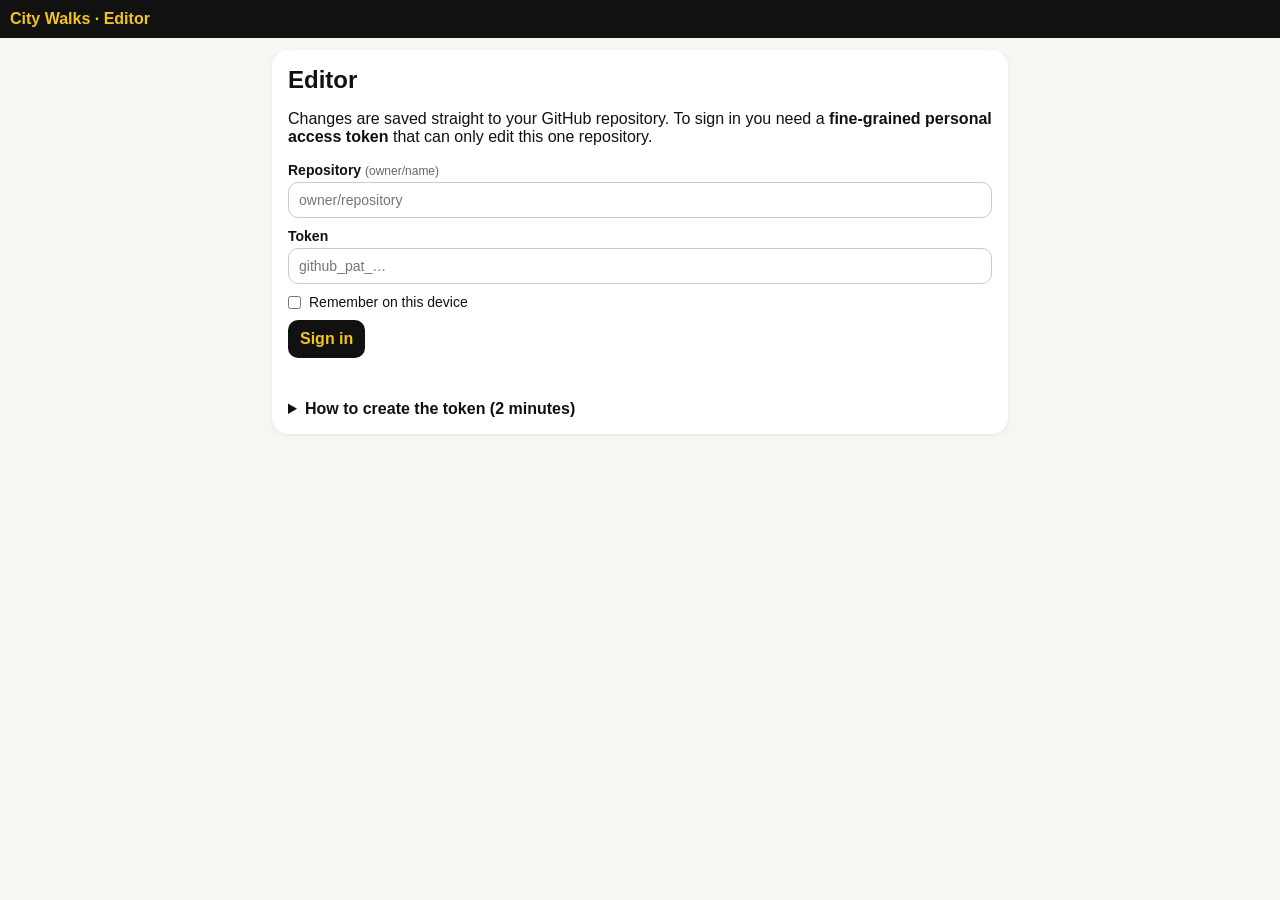
==== admin.html @ b471d6e1 "Initial commit" ====
<!DOCTYPE html>
<html lang="en">
<head>
<meta charset="utf-8">
<meta http-equiv="Content-Security-Policy" content="default-src 'none'; script-src 'self'; style-src 'self'; img-src 'self' data: https://tile.openstreetmap.org https://upload.wikimedia.org; connect-src 'self' https://api.github.com https://*.wikipedia.org https://nominatim.openstreetmap.org; font-src 'self'; manifest-src 'self'; object-src 'none'; frame-src 'none'; worker-src 'none'; base-uri 'none'; form-action 'none'">
<meta name="referrer" content="strict-origin">
<meta name="robots" content="noindex, nofollow">
<meta name="viewport" content="width=device-width, initial-scale=1, viewport-fit=cover">
<meta name="theme-color" content="#111111">
<title>City Walks · Editor</title>
<link rel="icon" href="icon.svg" type="image/svg+xml">
<link rel="stylesheet" href="leaflet.css">
<link rel="stylesheet" href="admin.css">
</head>
<body class="locked">

<header id="bar">
  <button id="btnBack" class="icon hidden" aria-label="Back">‹</button>
  <div id="barTitle">City Walks · Editor</div>
  <span id="dirty" class="hidden">unsaved</span>
  <button id="btnSignOut" class="out hidden">Sign out</button>
</header>

<!-- 1. Sign in -->
<main id="vLogin" class="view">
  <section class="card">
    <h1>Editor</h1>
    <p>Changes are saved straight to your GitHub repository. To sign in you need a <b>fine-grained personal access token</b> that can only edit this one repository.</p>
    <label>Repository <span class="small">(owner/name)</span><input id="inRepo" autocomplete="off" spellcheck="false" placeholder="owner/repository"></label>
    <label>Token<input id="inToken" type="password" autocomplete="off" spellcheck="false" placeholder="github_pat_…"></label>
    <label class="chk"><input type="checkbox" id="inRemember"> Remember on this device</label>
    <p id="rememberWarn" class="warn hidden">The token is then kept in this browser's storage, which every site under the same github.io address can read. Only use this on your own device and if you don't publish other sites with third-party scripts under this GitHub account.</p>
    <button id="btnLogin" class="primary">Sign in</button>
    <p id="loginMsg" class="msg"></p>
    <details>
      <summary>How to create the token (2 minutes)</summary>
      <ol>
        <li>Open <a href="https://github.com/settings/personal-access-tokens/new" target="_blank" rel="noopener noreferrer">GitHub → Settings → Developer settings → Fine-grained tokens → Generate new token</a>.</li>
        <li>Name: <i>City Walks editor</i>. Expiration: <b>30 days</b> or less.</li>
        <li>Repository access: <b>Only select repositories</b> → this repository.</li>
        <li>Repository permissions → <b>Contents: Read and write</b>. Nothing else.</li>
        <li>Generate, copy and paste it above. GitHub only shows it once; just make a new one when it expires.</li>
      </ol>
      <p class="small">The token never leaves your browser except to talk to api.github.com. This editor can only change <code>cities.json</code> and <code>walk-*.json</code>, never the app's code.</p>
    </details>
  </section>
</main>

<!-- 2. Cities and walks -->
<main id="vHome" class="view hidden">
  <div id="tokenInfo" class="note"></div>
  <div id="cities"></div>
  <div class="row">
    <button id="btnAddCity">＋ City</button>
    <button id="btnSaveCities" class="primary" disabled>Save list</button>
  </div>
  <p class="small">The list (cities, walk order, titles) is stored in <code>cities.json</code>. <a href="./" target="_blank" rel="noopener">Open the app ›</a></p>
</main>

<!-- 3. One walk -->
<main id="vWalk" class="view hidden">
  <div id="map"></div>
  <div class="tabs">
    <button data-tab="tStops" class="sel">Stops</button>
    <button data-tab="tGen">Generator</button>
    <button data-tab="tDetails">Details</button>
  </div>

  <section id="tStops" class="tab">
    <ol id="stopList"></ol>
    <div class="row">
      <button id="btnAddTap">＋ Tap on map</button>
      <button id="btnAddWiki">＋ Nearby Wikipedia</button>
      <button id="btnAddSearch">＋ Search</button>
    </div>
    <p class="small">Drag a pin to move a stop: it is then marked "exact position" so the app won't move it.</p>
  </section>

  <section id="tGen" class="tab hidden">
    <p class="small">A generated walk has no fixed stops: the app picks places from open data around a centre point. Drag the centre pin to move it.</p>
    <label>Type<select id="gType"><option value="">— none (hand-picked stops) —</option><option value="wikidata">Highlights from Wikidata</option><option value="osm-art">Street art from OpenStreetMap</option><option value="ods">City open data portal</option></select></label>
    <div id="gFields">
      <label>Radius (km)<input id="gRadius" type="number" min="0.1" max="3" step="0.1"></label>
      <label>Maximum number of stops<input id="gLimit" type="number" min="3" max="80" step="1"></label>
      <label class="gw">Minimum Wikipedia languages (popularity)<input id="gMin" type="number" min="0" max="100" step="1"></label>
      <label class="gw">Exclude Wikidata items <span class="small">(Q-ids, comma separated)</span><input id="gExclude" spellcheck="false"></label>
      <label class="go">Artwork types<input id="gArt" spellcheck="false" placeholder="mural, graffiti"></label>
      <label class="gd">Portal<select id="gHost"></select></label>
      <label class="gd">Dataset id<input id="gDataset" spellcheck="false"></label>
    </div>
  </section>

  <section id="tDetails" class="tab hidden">
    <label>Title<input id="wTitle" maxlength="120"></label>
    <label>Subtitle<input id="wSubtitle" maxlength="120"></label>
    <label>Description<textarea id="wDesc" rows="4" maxlength="1000"></textarea></label>
    <label>Kind<select id="wKind"><option value="">—</option><option value="comics">Comic strips</option><option value="street-art">Street art</option><option value="heritage">Heritage</option><option value="highlights">Highlights</option></select></label>
    <label>Language of own texts<select id="wLang"><option value="en">English</option><option value="nl">Nederlands</option><option value="fr">Français</option><option value="de">Deutsch</option></select></label>
    <p class="small">File: <code id="wFile"></code></p>
    <button id="btnDeleteWalk" class="danger">Delete this walk</button>
  </section>

  <div class="savebar">
    <a id="lnkView" class="small" target="_blank" rel="noopener">View in app ›</a>
    <button id="btnSaveWalk" class="primary">Save walk</button>
  </div>
</main>

<!-- stop editor -->
<div id="stopForm" class="sheet hidden">
  <div class="card">
    <h2 id="sfHead">Stop</h2>
    <label>Title<input id="sTitle" maxlength="120"></label>
    <div class="two"><label>Latitude<input id="sLat" type="number" step="0.00001"></label><label>Longitude<input id="sLon" type="number" step="0.00001"></label></div>
    <label class="chk"><input type="checkbox" id="sFixed"> Exact position (don't let the app move it)</label>
    <label>Wikipedia keywords <span class="small">(comma separated; finds the article near this point)</span><input id="sWiki" spellcheck="false"></label>
    <label>Text <span class="small">(empty = use the Wikipedia summary)</span><textarea id="sText" rows="6" maxlength="3000"></textarea></label>
    <div class="two"><label>Artist<input id="sArtist" maxlength="120"></label><label>Year<input id="sYear" maxlength="20"></label></div>
    <label>Address<input id="sAddress" maxlength="160"></label>
    <label>Mural match words <span class="small">(comma separated)</span><input id="sMatch" spellcheck="false"></label>
    <div class="two">
      <label>Type<select id="sType"><option value="">—</option><option value="mural">Mural</option><option value="statue">Statue</option></select></label>
      <label>Id<input id="sId" spellcheck="false" maxlength="60"></label>
    </div>
    <label>Image <span class="small">(file in the repository or upload.wikimedia.org link)</span><input id="sImage" spellcheck="false"></label>
    <p id="sfMsg" class="msg"></p>
    <div class="row"><button id="sfDelete" class="danger">Delete</button><button id="sfCancel">Cancel</button><button id="sfOk" class="primary">Done</button></div>
  </div>
</div>

<!-- generic dialog -->
<div id="dlg" class="sheet hidden">
  <div class="card">
    <h2 id="dlgTitle"></h2>
    <div id="dlgBody"></div>
    <p id="dlgMsg" class="msg"></p>
    <div class="row" id="dlgButtons"></div>
  </div>
</div>

<div id="toast" class="hidden" role="status"></div>

<script src="leaflet.js"></script>
<script src="util.js"></script>
<script src="sources.js"></script>
<script src="schema.js"></script>
<script src="admin.js"></script>
</body>
</html>
---- leaflet.css ----
/* required styles */

.leaflet-pane,
.leaflet-tile,
.leaflet-marker-icon,
.leaflet-marker-shadow,
.leaflet-tile-container,
.leaflet-pane > svg,
.leaflet-pane > canvas,
.leaflet-zoom-box,
.leaflet-image-layer,
.leaflet-layer {
	position: absolute;
	left: 0;
	top: 0;
	}
.leaflet-container {
	overflow: hidden;
	}
.leaflet-tile,
.leaflet-marker-icon,
.leaflet-marker-shadow {
	-webkit-user-select: none;
	   -moz-user-select: none;
	        user-select: none;
	  -webkit-user-drag: none;
	}
/* Prevents IE11 from highlighting tiles in blue */
.leaflet-tile::selection {
	background: transparent;
}
/* Safari renders non-retina tile on retina better with this, but Chrome is worse */
.leaflet-safari .leaflet-tile {
	image-rendering: -webkit-optimize-contrast;
	}
/* hack that prevents hw layers "stretching" when loading new tiles */
.leaflet-safari .leaflet-tile-container {
	width: 1600px;
	height: 1600px;
	-webkit-transform-origin: 0 0;
	}
.leaflet-marker-icon,
.leaflet-marker-shadow {
	display: block;
	}
/* .leaflet-container svg: reset svg max-width decleration shipped in Joomla! (joomla.org) 3.x */
/* .leaflet-container img: map is broken in FF if you have max-width: 100% on tiles */
.leaflet-container .leaflet-overlay-pane svg {
	max-width: none !important;
	max-height: none !important;
	}
.leaflet-container .leaflet-marker-pane img,
.leaflet-container .leaflet-shadow-pane img,
.leaflet-container .leaflet-tile-pane img,
.leaflet-container img.leaflet-image-layer,
.leaflet-container .leaflet-tile {
	max-width: none !important;
	max-height: none !important;
	width: auto;
	padding: 0;
	}

.leaflet-container img.leaflet-tile {
	/* See: https://bugs.chromium.org/p/chromium/issues/detail?id=600120 */
	mix-blend-mode: plus-lighter;
}

.leaflet-container.leaflet-touch-zoom {
	-ms-touch-action: pan-x pan-y;
	touch-action: pan-x pan-y;
	}
.leaflet-container.leaflet-touch-drag {
	-ms-touch-action: pinch-zoom;
	/* Fallback for FF which doesn't support pinch-zoom */
	touch-action: none;
	touch-action: pinch-zoom;
}
.leaflet-container.leaflet-touch-drag.leaflet-touch-zoom {
	-ms-touch-action: none;
	touch-action: none;
}
.leaflet-container {
	-webkit-tap-highlight-color: transparent;
}
.leaflet-container a {
	-webkit-tap-highlight-color: rgba(51, 181, 229, 0.4);
}
.leaflet-tile {
	filter: inherit;
	visibility: hidden;
	}
.leaflet-tile-loaded {
	visibility: inherit;
	}
.leaflet-zoom-box {
	width: 0;
	height: 0;
	-moz-box-sizing: border-box;
	     box-sizing: border-box;
	z-index: 800;
	}
/* workaround for https://bugzilla.mozilla.org/show_bug.cgi?id=888319 */
.leaflet-overlay-pane svg {
	-moz-user-select: none;
	}

.leaflet-pane         { z-index: 400; }

.leaflet-tile-pane    { z-index: 200; }
.leaflet-overlay-pane { z-index: 400; }
.leaflet-shadow-pane  { z-index: 500; }
.leaflet-marker-pane  { z-index: 600; }
.leaflet-tooltip-pane   { z-index: 650; }
.leaflet-popup-pane   { z-index: 700; }

.leaflet-map-pane canvas { z-index: 100; }
.leaflet-map-pane svg    { z-index: 200; }

.leaflet-vml-shape {
	width: 1px;
	height: 1px;
	}
.lvml {
	behavior: url(#default#VML);
	display: inline-block;
	position: absolute;
	}


/* control positioning */

.leaflet-control {
	position: relative;
	z-index: 800;
	pointer-events: visiblePainted; /* IE 9-10 doesn't have auto */
	pointer-events: auto;
	}
.leaflet-top,
.leaflet-bottom {
	position: absolute;
	z-index: 1000;
	pointer-events: none;
	}
.leaflet-top {
	top: 0;
	}
.leaflet-right {
	right: 0;
	}
.leaflet-bottom {
	bottom: 0;
	}
.leaflet-left {
	left: 0;
	}
.leaflet-control {
	float: left;
	clear: both;
	}
.leaflet-right .leaflet-control {
	float: right;
	}
.leaflet-top .leaflet-control {
	margin-top: 10px;
	}
.leaflet-bottom .leaflet-control {
	margin-bottom: 10px;
	}
.leaflet-left .leaflet-control {
	margin-left: 10px;
	}
.leaflet-right .leaflet-control {
	margin-right: 10px;
	}


/* zoom and fade animations */

.leaflet-fade-anim .leaflet-popup {
	opacity: 0;
	-webkit-transition: opacity 0.2s linear;
	   -moz-transition: opacity 0.2s linear;
	        transition: opacity 0.2s linear;
	}
.leaflet-fade-anim .leaflet-map-pane .leaflet-popup {
	opacity: 1;
	}
.leaflet-zoom-animated {
	-webkit-transform-origin: 0 0;
	    -ms-transform-origin: 0 0;
	        transform-origin: 0 0;
	}
svg.leaflet-zoom-animated {
	will-change: transform;
}

.leaflet-zoom-anim .leaflet-zoom-animated {
	-webkit-transition: -webkit-transform 0.25s cubic-bezier(0,0,0.25,1);
	   -moz-transition:    -moz-transform 0.25s cubic-bezier(0,0,0.25,1);
	        transition:         transform 0.25s cubic-bezier(0,0,0.25,1);
	}
.leaflet-zoom-anim .leaflet-tile,
.leaflet-pan-anim .leaflet-tile {
	-webkit-transition: none;
	   -moz-transition: none;
	        transition: none;
	}

.leaflet-zoom-anim .leaflet-zoom-hide {
	visibility: hidden;
	}


/* cursors */

.leaflet-interactive {
	cursor: pointer;
	}
.leaflet-grab {
	cursor: -webkit-grab;
	cursor:    -moz-grab;
	cursor:         grab;
	}
.leaflet-crosshair,
.leaflet-crosshair .leaflet-interactive {
	cursor: crosshair;
	}
.leaflet-popup-pane,
.leaflet-control {
	cursor: auto;
	}
.leaflet-dragging .leaflet-grab,
.leaflet-dragging .leaflet-grab .leaflet-interactive,
.leaflet-dragging .leaflet-marker-draggable {
	cursor: move;
	cursor: -webkit-grabbing;
	cursor:    -moz-grabbing;
	cursor:         grabbing;
	}

/* marker & overlays interactivity */
.leaflet-marker-icon,
.leaflet-marker-shadow,
.leaflet-image-layer,
.leaflet-pane > svg path,
.leaflet-tile-container {
	pointer-events: none;
	}

.leaflet-marker-icon.leaflet-interactive,
.leaflet-image-layer.leaflet-interactive,
.leaflet-pane > svg path.leaflet-interactive,
svg.leaflet-image-layer.leaflet-interactive path {
	pointer-events: visiblePainted; /* IE 9-10 doesn't have auto */
	pointer-events: auto;
	}

/* visual tweaks */

.leaflet-container {
	background: #ddd;
	outline-offset: 1px;
	}
.leaflet-container a {
	color: #0078A8;
	}
.leaflet-zoom-box {
	border: 2px dotted #38f;
	background: rgba(255,255,255,0.5);
	}


/* general typography */
.leaflet-container {
	font-family: "Helvetica Neue", Arial, Helvetica, sans-serif;
	font-size: 12px;
	font-size: 0.75rem;
	line-height: 1.5;
	}


/* general toolbar styles */

.leaflet-bar {
	box-shadow: 0 1px 5px rgba(0,0,0,0.65);
	border-radius: 4px;
	}
.leaflet-bar a {
	background-color: #fff;
	border-bottom: 1px solid #ccc;
	width: 26px;
	height: 26px;
	line-height: 26px;
	display: block;
	text-align: center;
	text-decoration: none;
	color: black;
	}
.leaflet-bar a,
.leaflet-control-layers-toggle {
	background-position: 50% 50%;
	background-repeat: no-repeat;
	display: block;
	}
.leaflet-bar a:hover,
.leaflet-bar a:focus {
	background-color: #f4f4f4;
	}
.leaflet-bar a:first-child {
	border-top-left-radius: 4px;
	border-top-right-radius: 4px;
	}
.leaflet-bar a:last-child {
	border-bottom-left-radius: 4px;
	border-bottom-right-radius: 4px;
	border-bottom: none;
	}
.leaflet-bar a.leaflet-disabled {
	cursor: default;
	background-color: #f4f4f4;
	color: #bbb;
	}

.leaflet-touch .leaflet-bar a {
	width: 30px;
	height: 30px;
	line-height: 30px;
	}
.leaflet-touch .leaflet-bar a:first-child {
	border-top-left-radius: 2px;
	border-top-right-radius: 2px;
	}
.leaflet-touch .leaflet-bar a:last-child {
	border-bottom-left-radius: 2px;
	border-bottom-right-radius: 2px;
	}

/* zoom control */

.leaflet-control-zoom-in,
.leaflet-control-zoom-out {
	font: bold 18px 'Lucida Console', Monaco, monospace;
	text-indent: 1px;
	}

.leaflet-touch .leaflet-control-zoom-in, .leaflet-touch .leaflet-control-zoom-out  {
	font-size: 22px;
	}


/* layers control */

.leaflet-control-layers {
	box-shadow: 0 1px 5px rgba(0,0,0,0.4);
	background: #fff;
	border-radius: 5px;
	}
.leaflet-control-layers-toggle {
	background-image: url(images/layers.png);
	width: 36px;
	height: 36px;
	}
.leaflet-retina .leaflet-control-layers-toggle {
	background-image: url(images/layers-2x.png);
	background-size: 26px 26px;
	}
.leaflet-touch .leaflet-control-layers-toggle {
	width: 44px;
	height: 44px;
	}
.leaflet-control-layers .leaflet-control-layers-list,
.leaflet-control-layers-expanded .leaflet-control-layers-toggle {
	display: none;
	}
.leaflet-control-layers-expanded .leaflet-control-layers-list {
	display: block;
	position: relative;
	}
.leaflet-control-layers-expanded {
	padding: 6px 10px 6px 6px;
	color: #333;
	background: #fff;
	}
.leaflet-control-layers-scrollbar {
	overflow-y: scroll;
	overflow-x: hidden;
	padding-right: 5px;
	}
.leaflet-control-layers-selector {
	margin-top: 2px;
	position: relative;
	top: 1px;
	}
.leaflet-control-layers label {
	display: block;
	font-size: 13px;
	font-size: 1.08333em;
	}
.leaflet-control-layers-separator {
	height: 0;
	border-top: 1px solid #ddd;
	margin: 5px -10px 5px -6px;
	}

/* Default icon URLs */
.leaflet-default-icon-path { /* used only in path-guessing heuristic, see L.Icon.Default */
	background-image: url(images/marker-icon.png);
	}


/* attribution and scale controls */

.leaflet-container .leaflet-control-attribution {
	background: #fff;
	background: rgba(255, 255, 255, 0.8);
	margin: 0;
	}
.leaflet-control-attribution,
.leaflet-control-scale-line {
	padding: 0 5px;
	color: #333;
	line-height: 1.4;
	}
.leaflet-control-attribution a {
	text-decoration: none;
	}
.leaflet-control-attribution a:hover,
.leaflet-control-attribution a:focus {
	text-decoration: underline;
	}
.leaflet-attribution-flag {
	display: inline !important;
	vertical-align: baseline !important;
	width: 1em;
	height: 0.6669em;
	}
.leaflet-left .leaflet-control-scale {
	margin-left: 5px;
	}
.leaflet-bottom .leaflet-control-scale {
	margin-bottom: 5px;
	}
.leaflet-control-scale-line {
	border: 2px solid #777;
	border-top: none;
	line-height: 1.1;
	padding: 2px 5px 1px;
	white-space: nowrap;
	-moz-box-sizing: border-box;
	     box-sizing: border-box;
	background: rgba(255, 255, 255, 0.8);
	text-shadow: 1px 1px #fff;
	}
.leaflet-control-scale-line:not(:first-child) {
	border-top: 2px solid #777;
	border-bottom: none;
	margin-top: -2px;
	}
.leaflet-control-scale-line:not(:first-child):not(:last-child) {
	border-bottom: 2px solid #777;
	}

.leaflet-touch .leaflet-control-attribution,
.leaflet-touch .leaflet-control-layers,
.leaflet-touch .leaflet-bar {
	box-shadow: none;
	}
.leaflet-touch .leaflet-control-layers,
.leaflet-touch .leaflet-bar {
	border: 2px solid rgba(0,0,0,0.2);
	background-clip: padding-box;
	}


/* popup */

.leaflet-popup {
	position: absolute;
	text-align: center;
	margin-bottom: 20px;
	}
.leaflet-popup-content-wrapper {
	padding: 1px;
	text-align: left;
	border-radius: 12px;
	}
.leaflet-popup-content {
	margin: 13px 24px 13px 20px;
	line-height: 1.3;
	font-size: 13px;
	font-size: 1.08333em;
	min-height: 1px;
	}
.leaflet-popup-content p {
	margin: 17px 0;
	margin: 1.3em 0;
	}
.leaflet-popup-tip-container {
	width: 40px;
	height: 20px;
	position: absolute;
	left: 50%;
	margin-top: -1px;
	margin-left: -20px;
	overflow: hidden;
	pointer-events: none;
	}
.leaflet-popup-tip {
	width: 17px;
	height: 17px;
	padding: 1px;

	margin: -10px auto 0;
	pointer-events: auto;

	-webkit-transform: rotate(45deg);
	   -moz-transform: rotate(45deg);
	    -ms-transform: rotate(45deg);
	        transform: rotate(45deg);
	}
.leaflet-popup-content-wrapper,
.leaflet-popup-tip {
	background: white;
	color: #333;
	box-shadow: 0 3px 14px rgba(0,0,0,0.4);
	}
.leaflet-container a.leaflet-popup-close-button {
	position: absolute;
	top: 0;
	right: 0;
	border: none;
	text-align: center;
	width: 24px;
	height: 24px;
	font: 16px/24px Tahoma, Verdana, sans-serif;
	color: #757575;
	text-decoration: none;
	background: transparent;
	}
.leaflet-container a.leaflet-popup-close-button:hover,
.leaflet-container a.leaflet-popup-close-button:focus {
	color: #585858;
	}
.leaflet-popup-scrolled {
	overflow: auto;
	}

.leaflet-oldie .leaflet-popup-content-wrapper {
	-ms-zoom: 1;
	}
.leaflet-oldie .leaflet-popup-tip {
	width: 24px;
	margin: 0 auto;

	-ms-filter: "progid:DXImageTransform.Microsoft.Matrix(M11=0.70710678, M12=0.70710678, M21=-0.70710678, M22=0.70710678)";
	filter: progid:DXImageTransform.Microsoft.Matrix(M11=0.70710678, M12=0.70710678, M21=-0.70710678, M22=0.70710678);
	}

.leaflet-oldie .leaflet-control-zoom,
.leaflet-oldie .leaflet-control-layers,
.leaflet-oldie .leaflet-popup-content-wrapper,
.leaflet-oldie .leaflet-popup-tip {
	border: 1px solid #999;
	}


/* div icon */

.leaflet-div-icon {
	background: #fff;
	border: 1px solid #666;
	}


/* Tooltip */
/* Base styles for the element that has a tooltip */
.leaflet-tooltip {
	position: absolute;
	padding: 6px;
	background-color: #fff;
	border: 1px solid #fff;
	border-radius: 3px;
	color: #222;
	white-space: nowrap;
	-webkit-user-select: none;
	-moz-user-select: none;
	-ms-user-select: none;
	user-select: none;
	pointer-events: none;
	box-shadow: 0 1px 3px rgba(0,0,0,0.4);
	}
.leaflet-tooltip.leaflet-interactive {
	cursor: pointer;
	pointer-events: auto;
	}
.leaflet-tooltip-top:before,
.leaflet-tooltip-bottom:before,
.leaflet-tooltip-left:before,
.leaflet-tooltip-right:before {
	position: absolute;
	pointer-events: none;
	border: 6px solid transparent;
	background: transparent;
	content: "";
	}

/* Directions */

.leaflet-tooltip-bottom {
	margin-top: 6px;
}
.leaflet-tooltip-top {
	margin-top: -6px;
}
.leaflet-tooltip-bottom:before,
.leaflet-tooltip-top:before {
	left: 50%;
	margin-left: -6px;
	}
.leaflet-tooltip-top:before {
	bottom: 0;
	margin-bottom: -12px;
	border-top-color: #fff;
	}
.leaflet-tooltip-bottom:before {
	top: 0;
	margin-top: -12px;
	margin-left: -6px;
	border-bottom-color: #fff;
	}
.leaflet-tooltip-left {
	margin-left: -6px;
}
.leaflet-tooltip-right {
	margin-left: 6px;
}
.leaflet-tooltip-left:before,
.leaflet-tooltip-right:before {
	top: 50%;
	margin-top: -6px;
	}
.leaflet-tooltip-left:before {
	right: 0;
	margin-right: -12px;
	border-left-color: #fff;
	}
.leaflet-tooltip-right:before {
	left: 0;
	margin-left: -12px;
	border-right-color: #fff;
	}

/* Printing */

@media print {
	/* Prevent printers from removing background-images of controls. */
	.leaflet-control {
		-webkit-print-color-adjust: exact;
		print-color-adjust: exact;
		}
	}
---- admin.css ----
:root{--y:#f5c518;--ink:#111;--mut:#666;--blue:#1a73e8;--red:#c62828;--bg:#f6f6f3;--st:env(safe-area-inset-top,0px);--sb:env(safe-area-inset-bottom,0px)}
*{box-sizing:border-box}
html,body{margin:0;font-family:-apple-system,BlinkMacSystemFont,"Segoe UI",Roboto,sans-serif;color:var(--ink);background:var(--bg)}
body.locked{display:none}
.hidden{display:none!important}
button{font:inherit;cursor:pointer;border:0;border-radius:10px;padding:10px 12px;background:#e9e9e6;color:var(--ink)}
button:disabled{opacity:.45;cursor:default}
button.primary{background:#111;color:var(--y);font-weight:700}
button.danger{background:#fde7e7;color:var(--red)}
button.icon{background:transparent;color:inherit;font-size:24px;padding:2px 10px}
a{color:var(--blue)}
#bar{position:sticky;top:0;z-index:1000;display:flex;align-items:center;gap:8px;background:#111;color:var(--y);padding:calc(var(--st) + 10px) 10px 10px}
#barTitle{flex:1;font-weight:800;white-space:nowrap;overflow:hidden;text-overflow:ellipsis}
#dirty{background:var(--y);color:#111;border-radius:999px;padding:2px 8px;font-size:12px;font-weight:700}
.view{max-width:760px;margin:0 auto;padding:12px 12px calc(var(--sb) + 90px)}
.card{background:#fff;border-radius:16px;padding:16px;box-shadow:0 1px 4px rgba(0,0,0,.08)}
h1{margin:0 0 6px;font-size:24px} h2{margin:0 0 10px;font-size:18px}
label{display:block;margin:10px 0;font-size:14px;font-weight:600}
label input,label select,label textarea{display:block;width:100%;margin-top:4px;font:inherit;font-weight:400;padding:9px 10px;border:1px solid #ccc;border-radius:10px;background:#fff}
label.chk{display:flex;gap:8px;align-items:center;font-weight:400}
label.chk input{width:auto;margin:0}
textarea{resize:vertical}
.small{font-size:12px;color:var(--mut);font-weight:400}
.msg{min-height:1em;color:var(--red);font-size:14px;white-space:pre-line}
.msg.ok{color:#1e7e34}
.warn{background:#fff4d6;border-radius:10px;padding:8px 10px;font-size:13px}
.note{background:#fff;border-radius:12px;padding:10px 12px;font-size:13px;margin-bottom:12px;white-space:pre-line}
.note.bad{background:#fde7e7}
.row{display:flex;gap:8px;flex-wrap:wrap;margin-top:10px}
.row button{flex:1;min-width:90px}
.two{display:flex;gap:10px}.two label{flex:1}
details{margin-top:14px} summary{cursor:pointer;font-weight:600}
.city{background:#fff;border-radius:14px;padding:12px;margin-bottom:12px;box-shadow:0 1px 4px rgba(0,0,0,.08)}
.cityHead{display:flex;align-items:center;gap:8px}
.cityHead b{flex:1;font-size:18px}
.walkItem{display:flex;align-items:center;gap:6px;border-top:1px solid #eee;padding:8px 0}
.walkItem .t{flex:1;min-width:0}
.walkItem .t b{display:block;white-space:nowrap;overflow:hidden;text-overflow:ellipsis}
.walkItem .t span{font-size:12px;color:var(--mut)}
.mini{padding:6px 9px;font-size:14px}
#map{height:42vh;min-height:240px;border-radius:14px;margin-bottom:10px;background:#e8e4da}
.tabs{display:flex;gap:6px;margin-bottom:10px}
.tabs button{flex:1}
.tabs button.sel{background:#111;color:var(--y)}
#stopList{list-style:none;padding:0;margin:0}
#stopList li{display:flex;align-items:center;gap:6px;background:#fff;border-radius:12px;padding:8px;margin-bottom:6px}
#stopList li.sel{outline:2px solid var(--y)}
#stopList .n{width:26px;height:26px;border-radius:50%;background:var(--y);display:flex;align-items:center;justify-content:center;font-weight:800;font-size:12px;flex:none}
#stopList .t{flex:1;min-width:0;cursor:pointer}
#stopList .t b{display:block;white-space:nowrap;overflow:hidden;text-overflow:ellipsis}
#stopList .t span{font-size:12px;color:var(--mut)}
.savebar{position:fixed;left:0;right:0;bottom:0;z-index:999;display:flex;align-items:center;gap:12px;justify-content:flex-end;background:#fff;padding:10px 14px calc(var(--sb) + 10px);box-shadow:0 -2px 10px rgba(0,0,0,.1)}
.savebar a{margin-right:auto}
.sheet{position:fixed;inset:0;z-index:2000;background:rgba(0,0,0,.5);display:flex;align-items:flex-end;justify-content:center}
.sheet .card{width:100%;max-width:760px;max-height:92vh;overflow:auto;border-radius:18px 18px 0 0;padding-bottom:calc(var(--sb) + 16px)}
.pick{display:block;width:100%;text-align:left;background:#f4f4f1;margin:6px 0}
.pick span{display:block;font-size:12px;color:var(--mut)}
.pin{width:26px;height:26px;border-radius:50% 50% 50% 0;transform:rotate(-45deg);background:var(--y);border:2px solid #111;display:flex;align-items:center;justify-content:center}
.pin span{transform:rotate(45deg);font-weight:800;font-size:11px}
.pin.sel{background:#111}.pin.sel span{color:var(--y)}
.pin.fixed{border-color:var(--blue)}
.centre{width:22px;height:22px;border-radius:50%;background:var(--blue);border:3px solid #fff;box-shadow:0 0 0 2px var(--blue)}
#toast{position:fixed;left:12px;right:12px;bottom:calc(var(--sb) + 80px);z-index:3000;background:#111;color:#fff;border-radius:12px;padding:12px 14px;max-width:736px;margin:0 auto}
code{background:#eee;border-radius:4px;padding:0 4px;font-size:12px}
button.out{background:transparent;color:var(--y);border:1px solid var(--y);padding:5px 10px;font-size:13px}
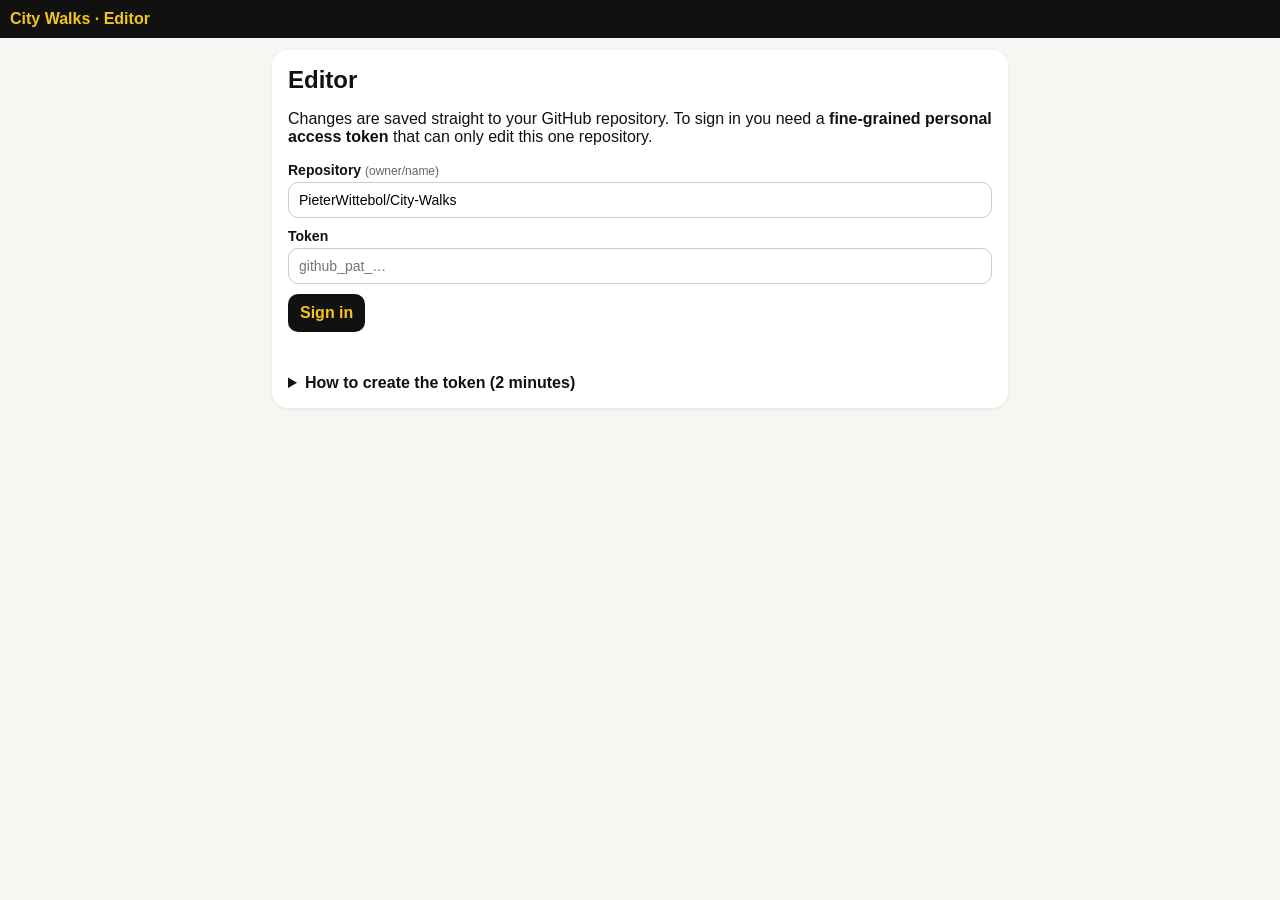
==== commit ff625b11: "Editor: unlock with Touch ID (passkey); token stored only encrypted Co-Authored-By: Claude Opus 5.5 " ====
--- a/admin.html
+++ b/admin.html
@@ -7,6 +7,7 @@
 <meta name="robots" content="noindex, nofollow">
 <meta name="viewport" content="width=device-width, initial-scale=1, viewport-fit=cover">
 <meta name="theme-color" content="#111111">
+<meta name="cw-repo" content="PieterWittebol/City-Walks">
 <title>City Walks · Editor</title>
 <link rel="icon" href="icon.svg" type="image/svg+xml">
 <link rel="stylesheet" href="leaflet.css">
@@ -25,11 +26,10 @@
 <main id="vLogin" class="view">
   <section class="card">
     <h1>Editor</h1>
+    <div id="tokenForm">
     <p>Changes are saved straight to your GitHub repository. To sign in you need a <b>fine-grained personal access token</b> that can only edit this one repository.</p>
     <label>Repository <span class="small">(owner/name)</span><input id="inRepo" autocomplete="off" spellcheck="false" placeholder="owner/repository"></label>
     <label>Token<input id="inToken" type="password" autocomplete="off" spellcheck="false" placeholder="github_pat_…"></label>
-    <label class="chk"><input type="checkbox" id="inRemember"> Remember on this device</label>
-    <p id="rememberWarn" class="warn hidden">The token is then kept in this browser's storage, which every site under the same github.io address can read. Only use this on your own device and if you don't publish other sites with third-party scripts under this GitHub account.</p>
     <button id="btnLogin" class="primary">Sign in</button>
     <p id="loginMsg" class="msg"></p>
     <details>
@@ -43,18 +43,26 @@
       </ol>
       <p class="small">The token never leaves your browser except to talk to api.github.com. This editor can only change <code>cities.json</code> and <code>walk-*.json</code>, never the app's code.</p>
     </details>
+    </div>
+    <div id="unlockBox" class="hidden">
+      <p id="unlockIntro">Your token is stored in this browser, encrypted. Unlock it with Touch ID (your passkey).</p>
+      <button id="btnUnlock" class="primary">Unlock with Touch ID</button>
+      <p id="unlockMsg" class="msg"></p>
+      <div class="row"><button id="btnUseToken">Use a token instead</button><button id="btnForget" class="danger">Forget this device</button></div>
+    </div>
   </section>
 </main>
 
 <!-- 2. Cities and walks -->
 <main id="vHome" class="view hidden">
   <div id="tokenInfo" class="note"></div>
+  <button id="btnForgetHome" class="mini hidden">Forget this device</button>
   <div id="cities"></div>
   <div class="row">
     <button id="btnAddCity">＋ City</button>
     <button id="btnSaveCities" class="primary" disabled>Save list</button>
   </div>
-  <p class="small">The list (cities, walk order, titles) is stored in <code>cities.json</code>. <a href="./" target="_blank" rel="noopener">Open the app ›</a></p>
+  <p class="small">The list (cities, walk order, titles) is stored in <code>cities.json</code>. After each save GitHub rebuilds the walk data (a few minutes). <a href="./" target="_blank" rel="noopener">Open the app ›</a> <a id="lnkBuilds" class="hidden" target="_blank" rel="noopener noreferrer">Build status ›</a></p>
 </main>
 
 <!-- 3. One walk -->
@@ -91,9 +99,9 @@
   </section>
 
   <section id="tDetails" class="tab hidden">
-    <label>Title<input id="wTitle" maxlength="120"></label>
-    <label>Subtitle<input id="wSubtitle" maxlength="120"></label>
-    <label>Description<textarea id="wDesc" rows="4" maxlength="1000"></textarea></label>
+    <div id="wTitleBox"></div>
+    <div id="wSubtitleBox"></div>
+    <div id="wDescBox"></div>
     <label>Kind<select id="wKind"><option value="">—</option><option value="comics">Comic strips</option><option value="street-art">Street art</option><option value="heritage">Heritage</option><option value="highlights">Highlights</option></select></label>
     <label>Language of own texts<select id="wLang"><option value="en">English</option><option value="nl">Nederlands</option><option value="fr">Français</option><option value="de">Deutsch</option></select></label>
     <p class="small">File: <code id="wFile"></code></p>
@@ -110,11 +118,12 @@
 <div id="stopForm" class="sheet hidden">
   <div class="card">
     <h2 id="sfHead">Stop</h2>
-    <label>Title<input id="sTitle" maxlength="120"></label>
+    <div id="sTitleBox"></div>
     <div class="two"><label>Latitude<input id="sLat" type="number" step="0.00001"></label><label>Longitude<input id="sLon" type="number" step="0.00001"></label></div>
     <label class="chk"><input type="checkbox" id="sFixed"> Exact position (don't let the app move it)</label>
     <label>Wikipedia keywords <span class="small">(comma separated; finds the article near this point)</span><input id="sWiki" spellcheck="false"></label>
-    <label>Text <span class="small">(empty = use the Wikipedia summary)</span><textarea id="sText" rows="6" maxlength="3000"></textarea></label>
+    <div id="sTextBox"></div>
+    <p class="small">Empty text = the Wikipedia summary in that language is used. Empty translation of the title = the Wikipedia article title in that language.</p>
     <div class="two"><label>Artist<input id="sArtist" maxlength="120"></label><label>Year<input id="sYear" maxlength="20"></label></div>
     <label>Address<input id="sAddress" maxlength="160"></label>
     <label>Mural match words <span class="small">(comma separated)</span><input id="sMatch" spellcheck="false"></label>
@@ -144,6 +153,7 @@
 <script src="util.js"></script>
 <script src="sources.js"></script>
 <script src="schema.js"></script>
+<script src="unlock.js"></script>
 <script src="admin.js"></script>
 </body>
 </html>
--- a/admin.css
+++ b/admin.css
@@ -63,3 +63,9 @@
 #toast{position:fixed;left:12px;right:12px;bottom:calc(var(--sb) + 80px);z-index:3000;background:#111;color:#fff;border-radius:12px;padding:12px 14px;max-width:736px;margin:0 auto}
 code{background:#eee;border-radius:4px;padding:0 4px;font-size:12px}
 button.out{background:transparent;color:var(--y);border:1px solid var(--y);padding:5px 10px;font-size:13px}
+.mlfield details.trans{margin:-4px 0 8px;padding-left:8px;border-left:3px solid #eee}
+.mlfield summary{font-size:13px;color:var(--blue)}
+#unlockBox{margin-top:14px}
+#btnUnlock{width:100%;margin-top:4px}
+#tokenForm:not(.hidden)+#unlockBox{border-top:1px solid #eee;padding-top:6px}
+#btnForgetHome{margin:-4px 0 12px}
